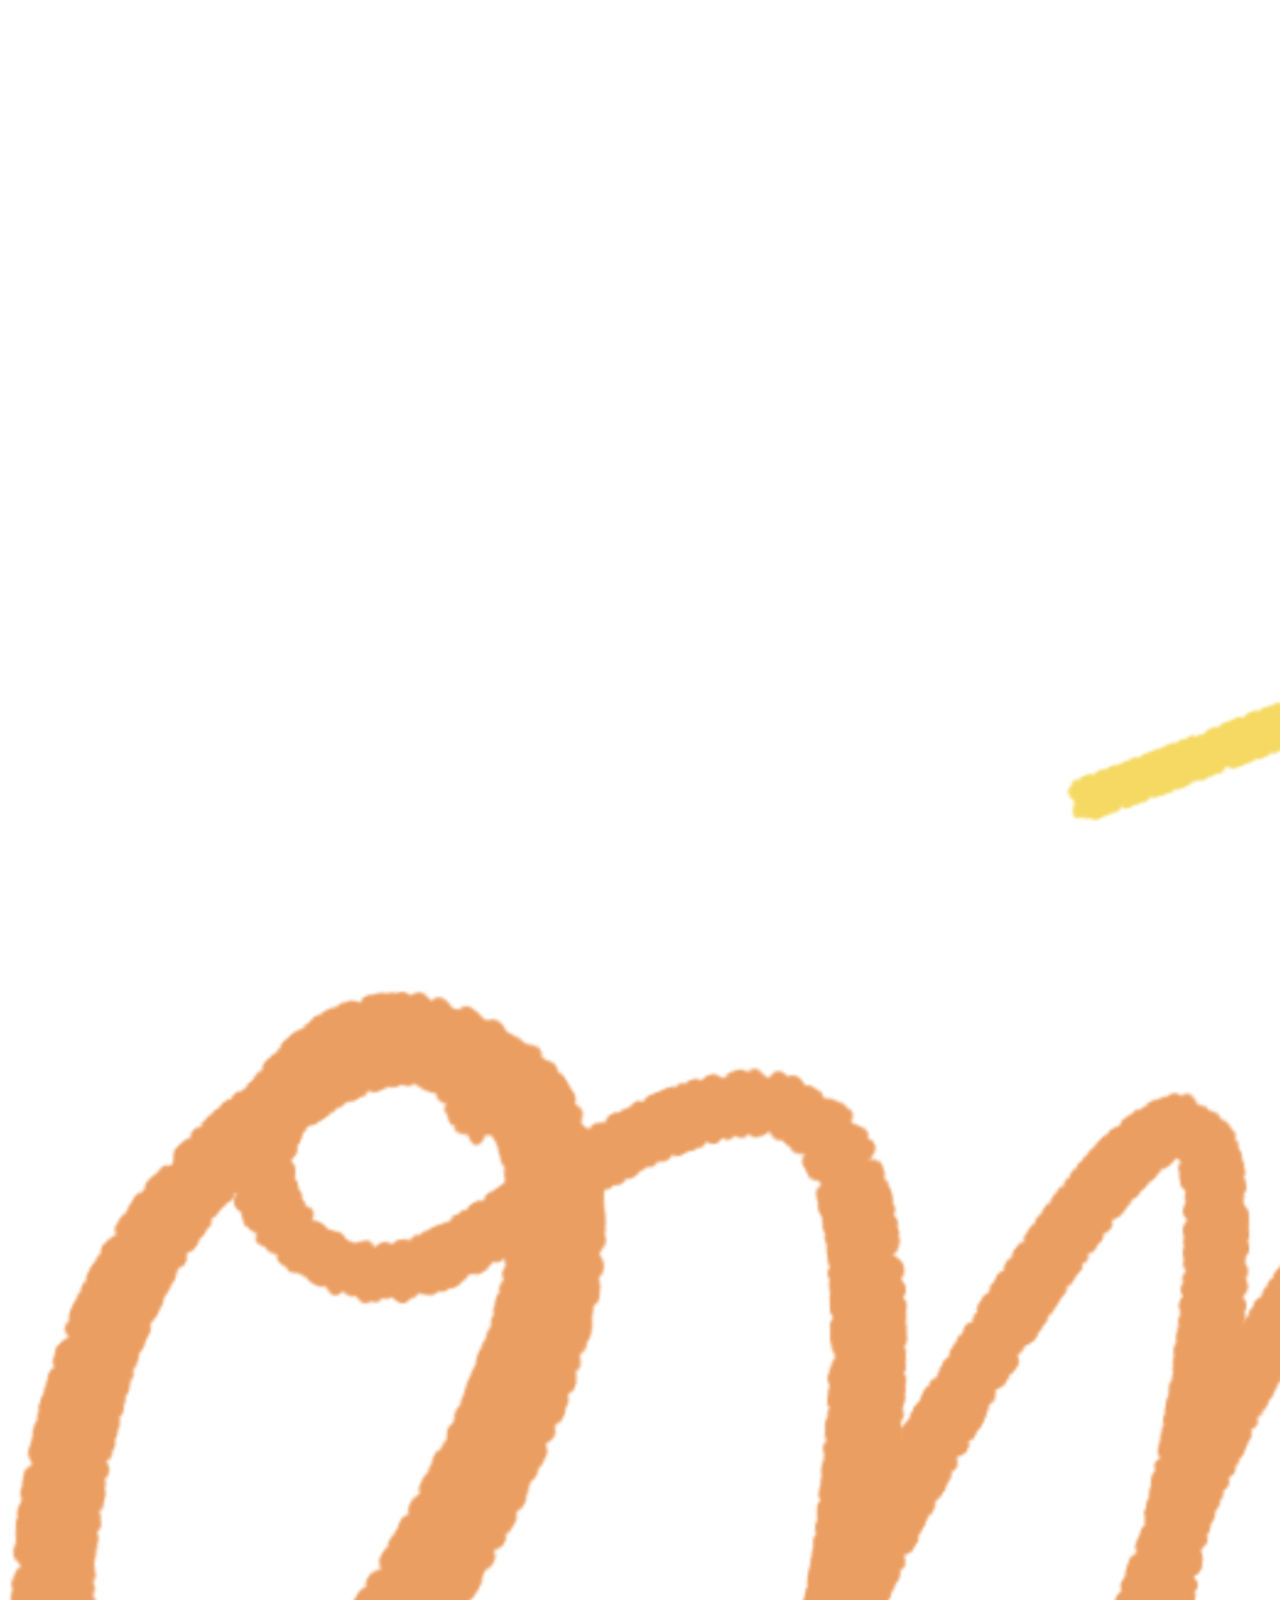
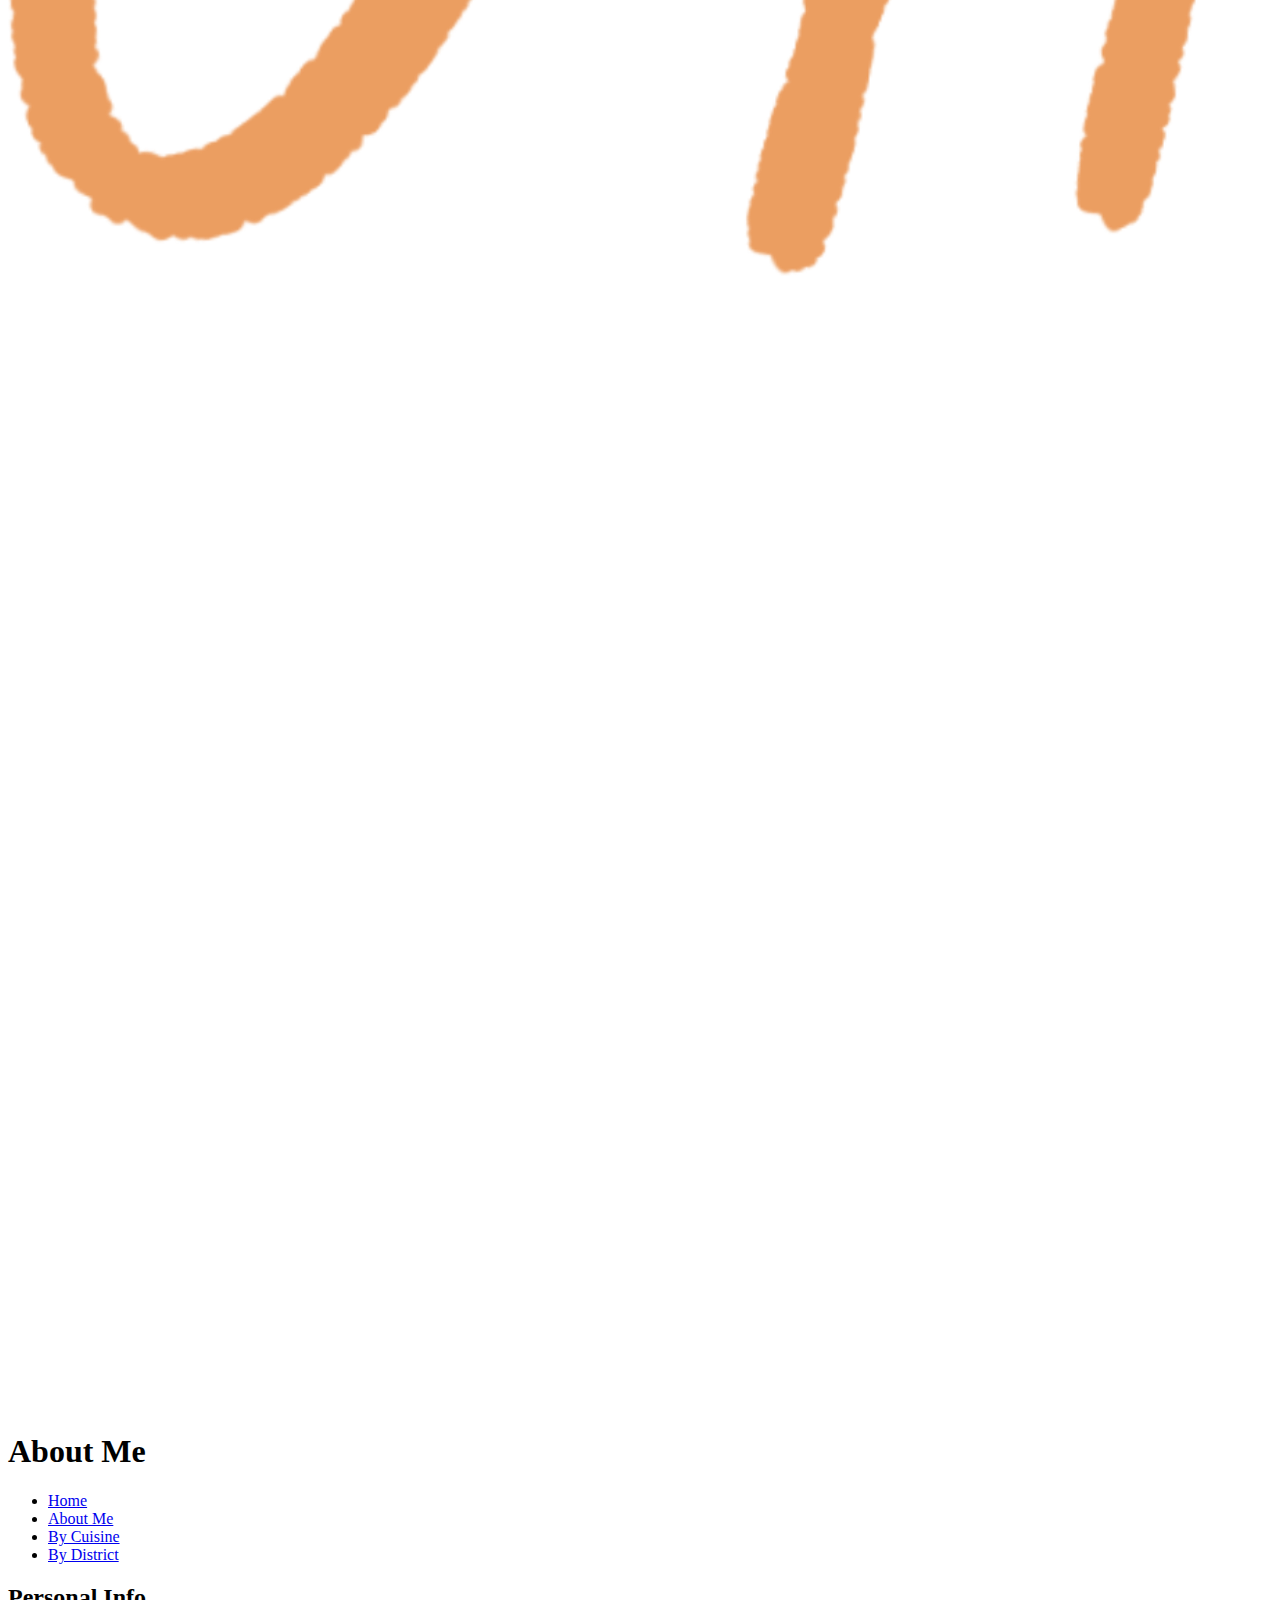
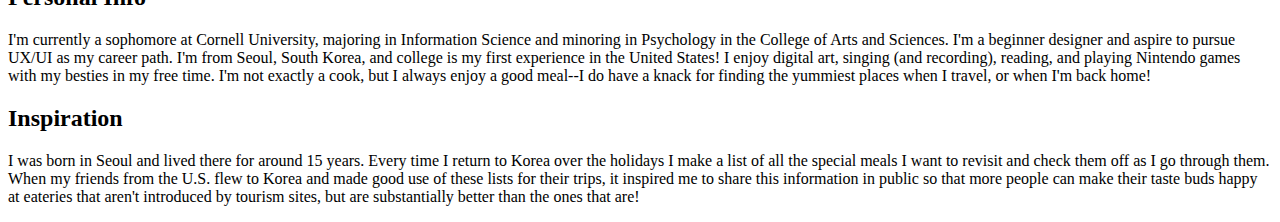
==== aboutme.html @ 0c55c80e "p1m2 save progress" ====
<!DOCTYPE html>
<html lang="en">

<head>
  <meta charset="UTF-8">
  <meta name="viewport" content="width=device-width, initial-scale=1">

  <title>omnomyum</title>
</head>

<body>
    <picture><img src="/images/logo.png" alt="Omnomyum Logo"></picture>
    <h1>About Me</h1>

    <nav>
        <ul>
            <li><a href="index.html">Home</a></li>
            <li><a href="aboutme.html">About Me</a></li>
            <li><a href="bycuisine.html">By Cuisine</a></li>
            <li><a href="bydistrict.html">By District</a></li>
        </ul>
    </nav>

    <h2>Personal Info</h2>

    <p>
        I'm currently a sophomore at Cornell University, majoring in Information Science and minoring in Psychology in the College of Arts and Sciences. I'm a beginner designer and aspire to pursue UX/UI as my career path. I'm from Seoul, South Korea, and college is my first experience in the United States!
        I enjoy digital art, singing (and recording), reading, and playing Nintendo games with my besties in my free time. I'm not exactly a cook, but I always enjoy a good meal--I do have a knack for finding the yummiest places when I travel, or when I'm back home!
    </p>

    <h2>Inspiration</h2>

    <p>
        I was born in Seoul and lived there for around 15 years. Every time I return to Korea over the holidays I make a list of all the special meals I want to revisit and check them off as I go through them. When my friends from the U.S. flew to Korea and made good use of these lists for their trips, it inspired me to share this information in public so that more people can make their taste buds happy at eateries that aren't introduced by tourism sites, but are substantially better than the ones that are!
    </p>
</body>
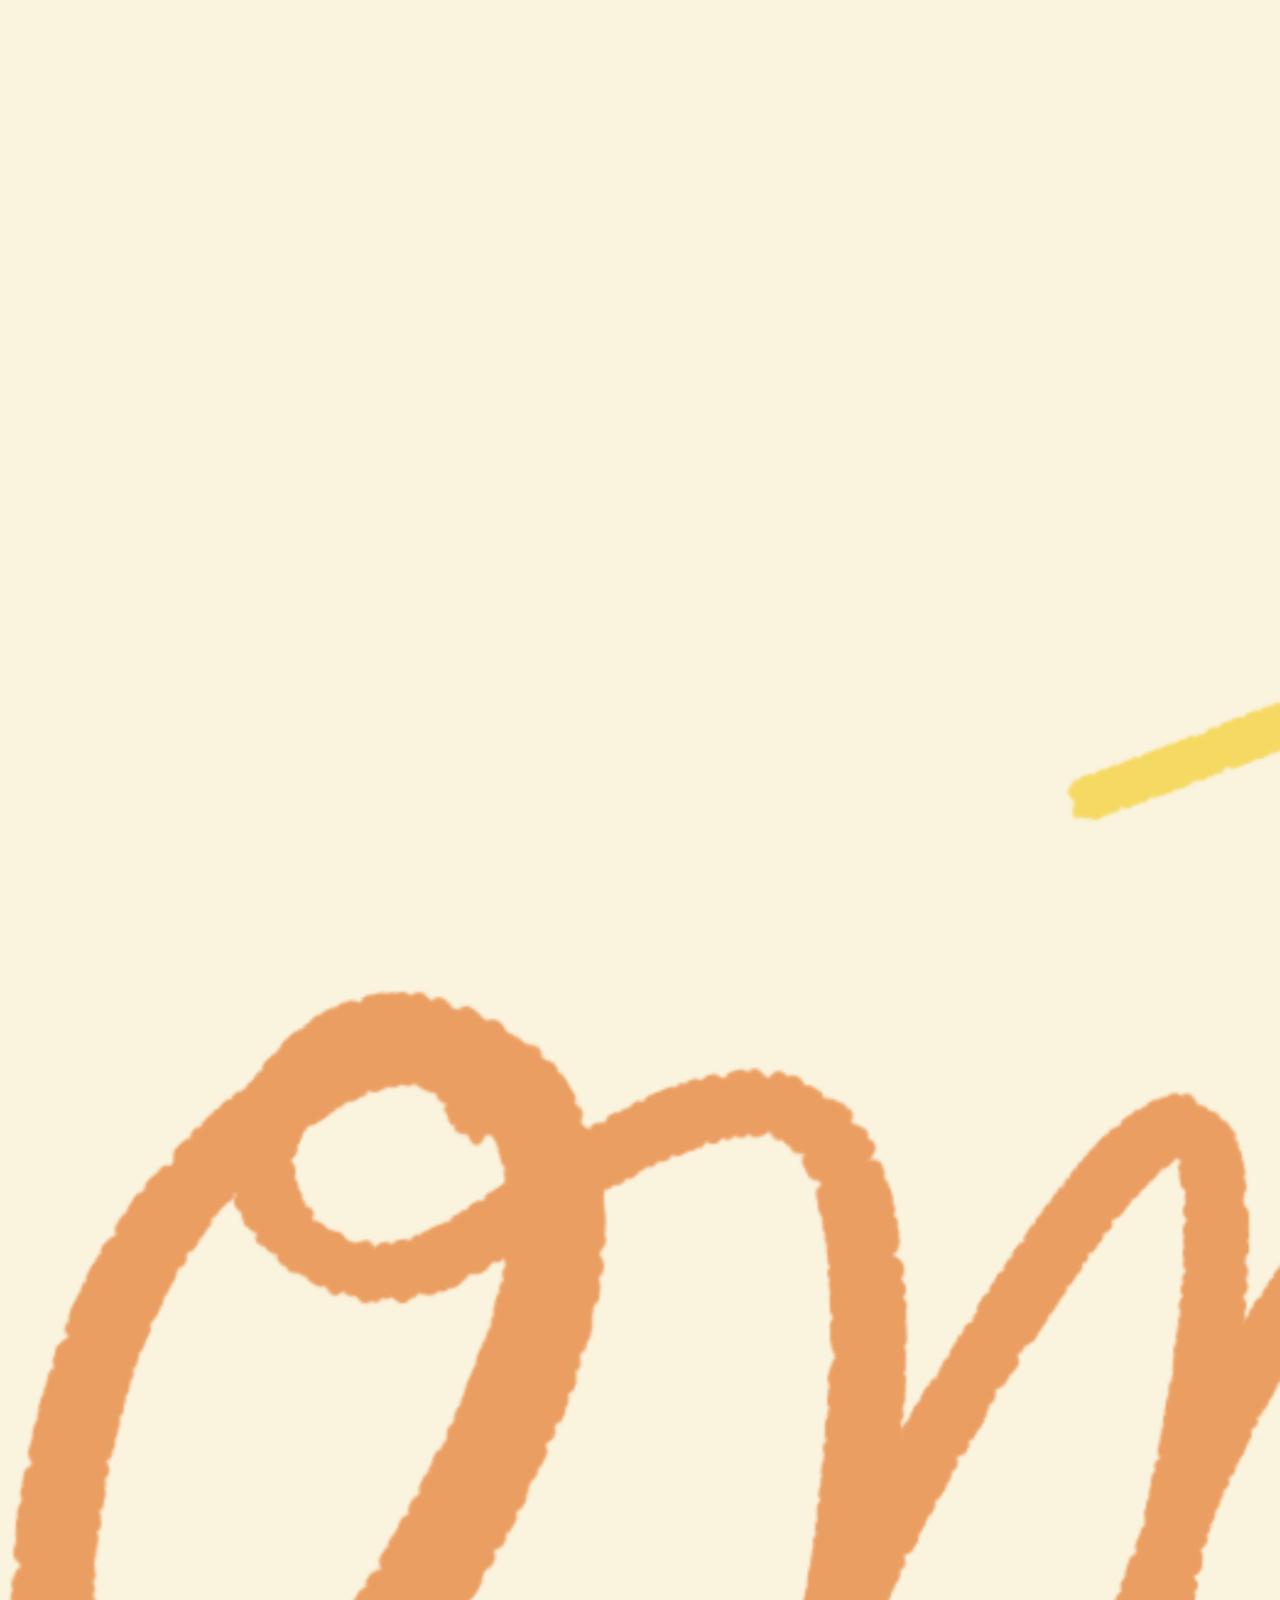
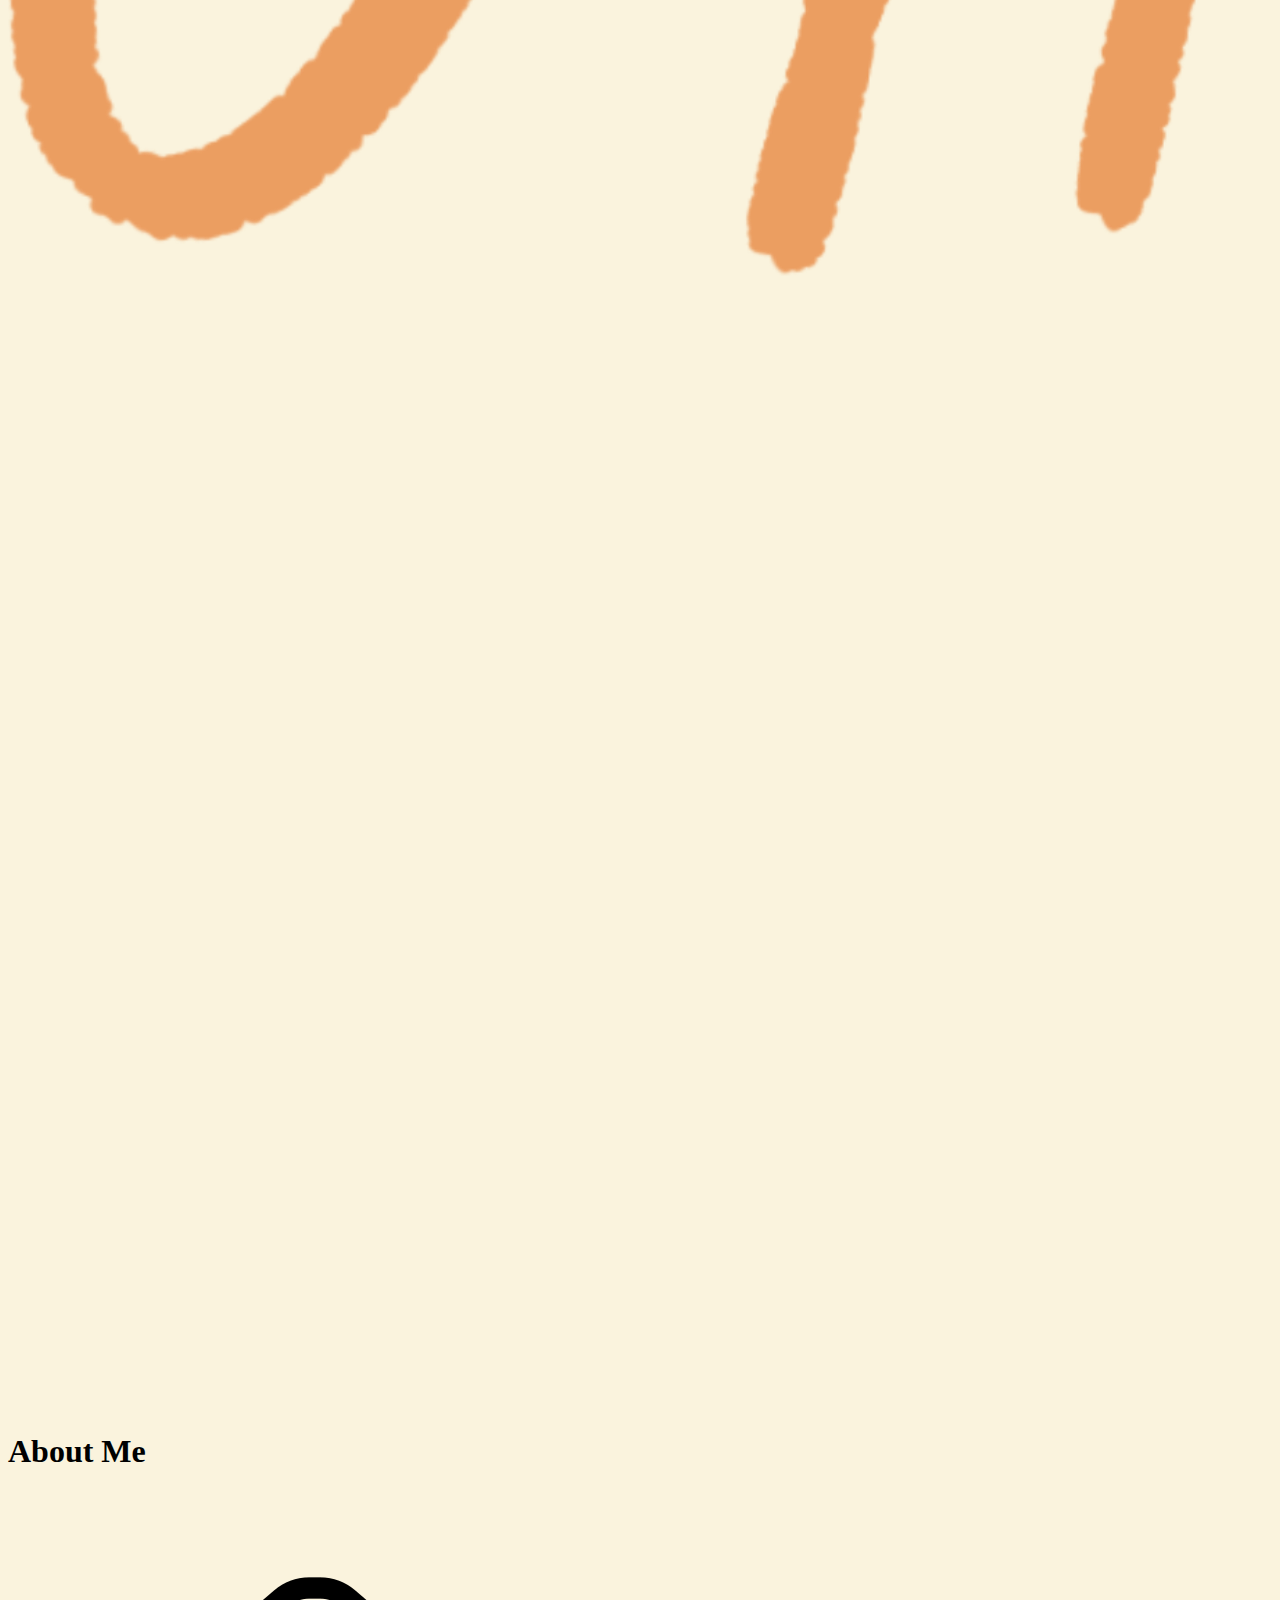
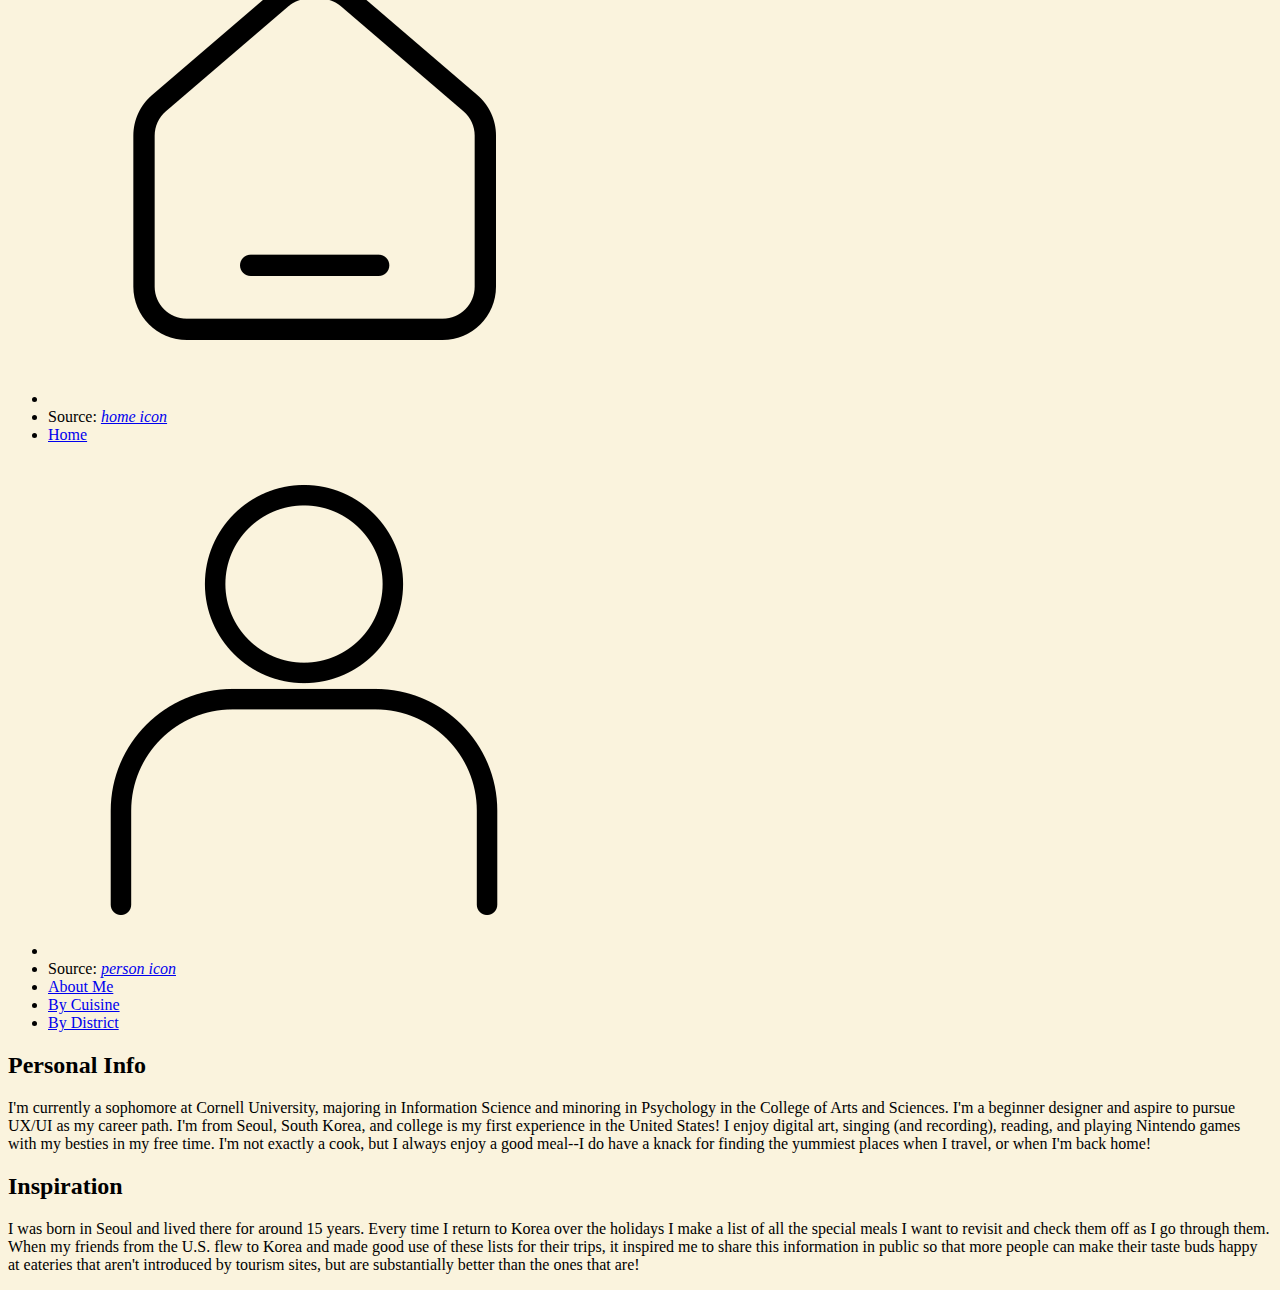
==== commit adbeaa20: "p1m3 submit" ====
--- a/aboutme.html
+++ b/aboutme.html
@@ -5,16 +5,41 @@
   <meta charset="UTF-8">
   <meta name="viewport" content="width=device-width, initial-scale=1">
 
+  <link rel="stylesheet" type="text/css" href="styles/site.css">
   <title>omnomyum</title>
 </head>
 
 <body>
-    <picture><img src="/images/logo.png" alt="Omnomyum Logo"></picture>
+    <picture>
+        <img src="/images/logo.png" alt="Omnomyum Logo">
+        <!--Source: Original work by Carrie Kim-->
+    </picture>
+
     <h1>About Me</h1>
 
     <nav>
         <ul>
+            <li>
+                <picture>
+                <!-- Source: https://www.freepik.com/search?format=search&query=line%20home%20icon&type=icon -->
+                <img alt="" src="images/homepage.png">
+                </picture>
+            </li>
+            <li>
+                Source: <cite> <a href="https://www.freepik.com/search?format=search&query=line%20home%20icon&type=icon">home icon</a></cite>
+            </li>
             <li><a href="index.html">Home</a></li>
+
+            <li>
+                <picture>
+                <!-- Source: https://www.freepik.com/search?format=search&last_filter=query&last_value=line+person+icon&query=line+person+icon&type=icon -->
+                <img alt="" src="images/me.png">
+                </picture>
+            </li>
+            <li>
+                Source: <cite> <a href="https://www.freepik.com/search?format=search&last_filter=query&last_value=line+person+icon&query=line+person+icon&type=icon">person icon</a></cite>
+            </li>
+
             <li><a href="aboutme.html">About Me</a></li>
             <li><a href="bycuisine.html">By Cuisine</a></li>
             <li><a href="bydistrict.html">By District</a></li>
@@ -26,11 +51,13 @@
     <p>
         I'm currently a sophomore at Cornell University, majoring in Information Science and minoring in Psychology in the College of Arts and Sciences. I'm a beginner designer and aspire to pursue UX/UI as my career path. I'm from Seoul, South Korea, and college is my first experience in the United States!
         I enjoy digital art, singing (and recording), reading, and playing Nintendo games with my besties in my free time. I'm not exactly a cook, but I always enjoy a good meal--I do have a knack for finding the yummiest places when I travel, or when I'm back home!
+        <!--Source: Original work by Carrie Kim-->
     </p>
 
     <h2>Inspiration</h2>
 
     <p>
         I was born in Seoul and lived there for around 15 years. Every time I return to Korea over the holidays I make a list of all the special meals I want to revisit and check them off as I go through them. When my friends from the U.S. flew to Korea and made good use of these lists for their trips, it inspired me to share this information in public so that more people can make their taste buds happy at eateries that aren't introduced by tourism sites, but are substantially better than the ones that are!
+        <!--Source: Original work by Carrie Kim-->
     </p>
 </body>
--- a/styles/site.css
+++ b/styles/site.css
@@ -0,0 +1,3 @@
+body {
+    background-color: #faf3dd;
+}
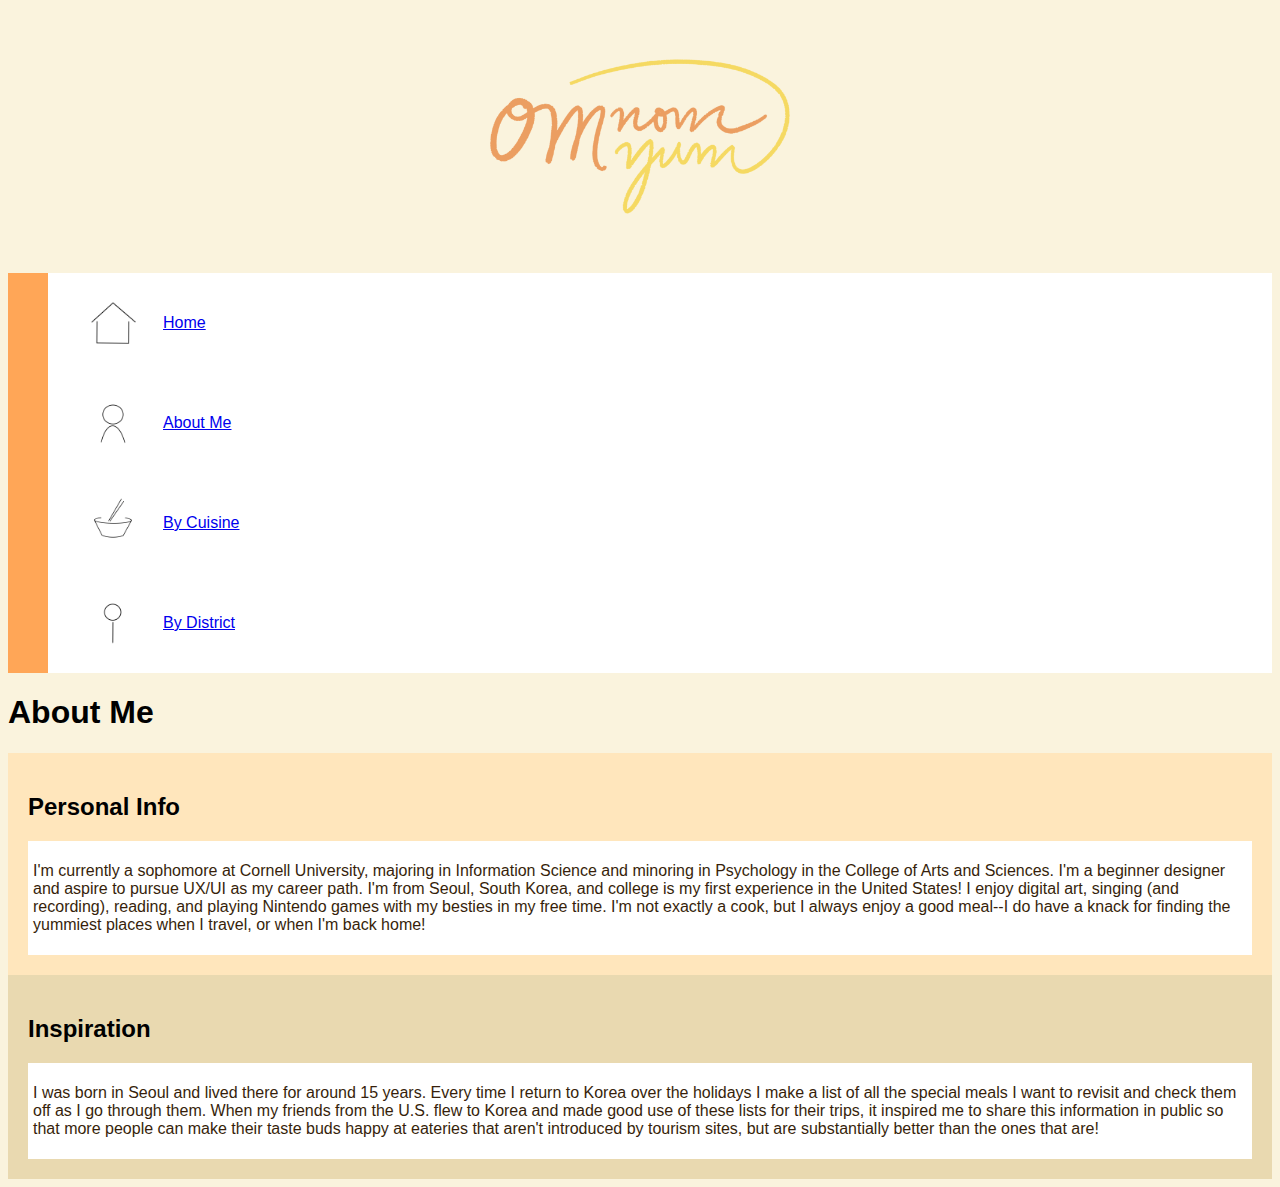
==== commit 3a075bf6: "p1 final save" ====
--- a/aboutme.html
+++ b/aboutme.html
@@ -10,54 +10,84 @@
 </head>
 
 <body>
-    <picture>
+    <picture class="logo">
         <img src="/images/logo.png" alt="Omnomyum Logo">
         <!--Source: Original work by Carrie Kim-->
     </picture>
 
-    <h1>About Me</h1>
-
     <nav>
         <ul>
             <li>
-                <picture>
-                <!-- Source: https://www.freepik.com/search?format=search&query=line%20home%20icon&type=icon -->
-                <img alt="" src="images/homepage.png">
-                </picture>
+                <ul>
+                    <li>
+                        <picture class="icon">
+                        <!-- Source: Original work by Carrie Kim -->
+                        <img alt="" src="images/homeicon.png">
+                        </picture>
+                    </li>
+                    <li><a href="index.html">Home</a></li>
+                </ul>
+            </li>
+
+            <li>
+                <ul>
+                    <li>
+                        <picture class="icon">
+                            <!-- Source: Original work by Carrie Kim -->
+                            <img alt="" src="images/personicon.png">
+                        </picture>
+                    </li>
+                    <li><a href="aboutme.html">About Me</a></li>
+                </ul>
+            </li>
+
+            <li>
+                <ul>
+                    <li>
+                        <picture class="icon">
+                            <!-- Source: Original work by Carrie Kim -->
+                            <img alt="" src="images/cuisineicon.png">
+                        </picture>
+                    </li>
+                    <li><a href="bycuisine.html">By Cuisine</a></li>
+                </ul>
             </li>
             <li>
-                Source: <cite> <a href="https://www.freepik.com/search?format=search&query=line%20home%20icon&type=icon">home icon</a></cite>
+                <ul>
+                    <li>
+                        <picture class="icon">
+                            <!-- Source: Original work by Carrie Kim -->
+                            <img alt="" src="images/districticon.png">
+                        </picture>
+                    </li>
+                    <li><a href="bydistrict.html">By District</a></li>
+                </ul>
             </li>
-            <li><a href="index.html">Home</a></li>
-
-            <li>
-                <picture>
-                <!-- Source: https://www.freepik.com/search?format=search&last_filter=query&last_value=line+person+icon&query=line+person+icon&type=icon -->
-                <img alt="" src="images/me.png">
-                </picture>
-            </li>
-            <li>
-                Source: <cite> <a href="https://www.freepik.com/search?format=search&last_filter=query&last_value=line+person+icon&query=line+person+icon&type=icon">person icon</a></cite>
-            </li>
-
-            <li><a href="aboutme.html">About Me</a></li>
-            <li><a href="bycuisine.html">By Cuisine</a></li>
-            <li><a href="bydistrict.html">By District</a></li>
         </ul>
     </nav>
 
+
+    <h1>About Me</h1>
+    <section class="bright-color">
     <h2>Personal Info</h2>
 
+    <div class="paragraph">
     <p>
         I'm currently a sophomore at Cornell University, majoring in Information Science and minoring in Psychology in the College of Arts and Sciences. I'm a beginner designer and aspire to pursue UX/UI as my career path. I'm from Seoul, South Korea, and college is my first experience in the United States!
         I enjoy digital art, singing (and recording), reading, and playing Nintendo games with my besties in my free time. I'm not exactly a cook, but I always enjoy a good meal--I do have a knack for finding the yummiest places when I travel, or when I'm back home!
         <!--Source: Original work by Carrie Kim-->
     </p>
+    </div>
+    </section>
 
+    <section class="darker-color">
     <h2>Inspiration</h2>
 
+    <div class="paragraph">
     <p>
         I was born in Seoul and lived there for around 15 years. Every time I return to Korea over the holidays I make a list of all the special meals I want to revisit and check them off as I go through them. When my friends from the U.S. flew to Korea and made good use of these lists for their trips, it inspired me to share this information in public so that more people can make their taste buds happy at eateries that aren't introduced by tourism sites, but are substantially better than the ones that are!
         <!--Source: Original work by Carrie Kim-->
     </p>
+    </div>
+    </section>
 </body>
--- a/styles/site.css
+++ b/styles/site.css
@@ -1,3 +1,129 @@
 body {
     background-color: #faf3dd;
+    font-family: 'Lucida Sans', 'Lucida Sans Regular', 'Lucida Grande', 'Lucida Sans Unicode', Geneva, Verdana, sans-serif
 }
+
+.logo img {
+    margin-top: 24px;
+    margin-bottom: 24px;
+    display: block;
+    max-width: 300px;
+    height: auto;
+    margin-left: auto;
+    margin-right: auto;
+}
+
+.icon img {
+    margin-top: auto;
+    margin-bottom: auto;
+    display: block;
+    max-width: 100px;
+    height: auto;
+    margin-right: auto;
+}
+
+.decorative img {
+    max-width: 400px;
+    height: auto;
+    margin-left: auto;
+    margin-right: auto;
+}
+
+.food img {
+    max-width: 200px;
+    height: auto;
+    margin-top: 20px;
+    margin-bottom: 20px;
+    margin-right: 20px;
+}
+
+.restaurant {
+    display: flex;
+    flex-direction: row;
+    justify-content: space-around;
+    align-items: center;
+    background-color: aliceblue;
+    margin-right: 30px;
+    font-size: 80%;
+
+}
+
+nav ul {
+    font-family: Verdana, Geneva, Tahoma, sans-serif;
+}
+
+ul li {
+    list-style: none;
+}
+
+nav ul {
+    background-color: #ffa657;
+    color: black;
+
+    font-size: 100%;
+    text-decoration: none;
+  }
+
+  nav ul li ul {
+    display: flex;
+    flex-direction: row;
+    align-items: center;
+    background-color: white;
+    padding-left: 15px;
+  }
+
+  nav ul li ul:hover {
+    padding-left: 8px;
+    background-color: #fdffd9;
+    border-left: 8px solid #fdffff;
+  }
+/*
+  nav ul li a {
+    margin-top: auto;
+    margin-bottom: auto;
+    margin-left: auto;
+    margin-right: auto;
+  } */
+
+.cite {
+    display: block;
+    text-align: left;
+    color: lightgray;
+    font-family: 'Courier New', Courier, monospace;
+}
+
+.cite a {
+    color: lightgray;
+}
+
+.darker-color {
+    color: black;
+    background-color: #e9d9b0
+}
+
+.bright-color {
+    color: black;
+    background-color: #ffe6bc
+}
+
+.source {
+    display: block;
+    font-size: small;
+    text-align: left;
+}
+.source a {
+    color: #030303;
+    font-family: 'Courier New', Courier, monospace;
+    /* font-size: small;
+    text-align: right; */
+}
+
+.paragraph {
+    color: #371f0b;
+    background-color: white;
+    padding: 5px;
+}
+
+section {
+    padding: 20px;
+}
